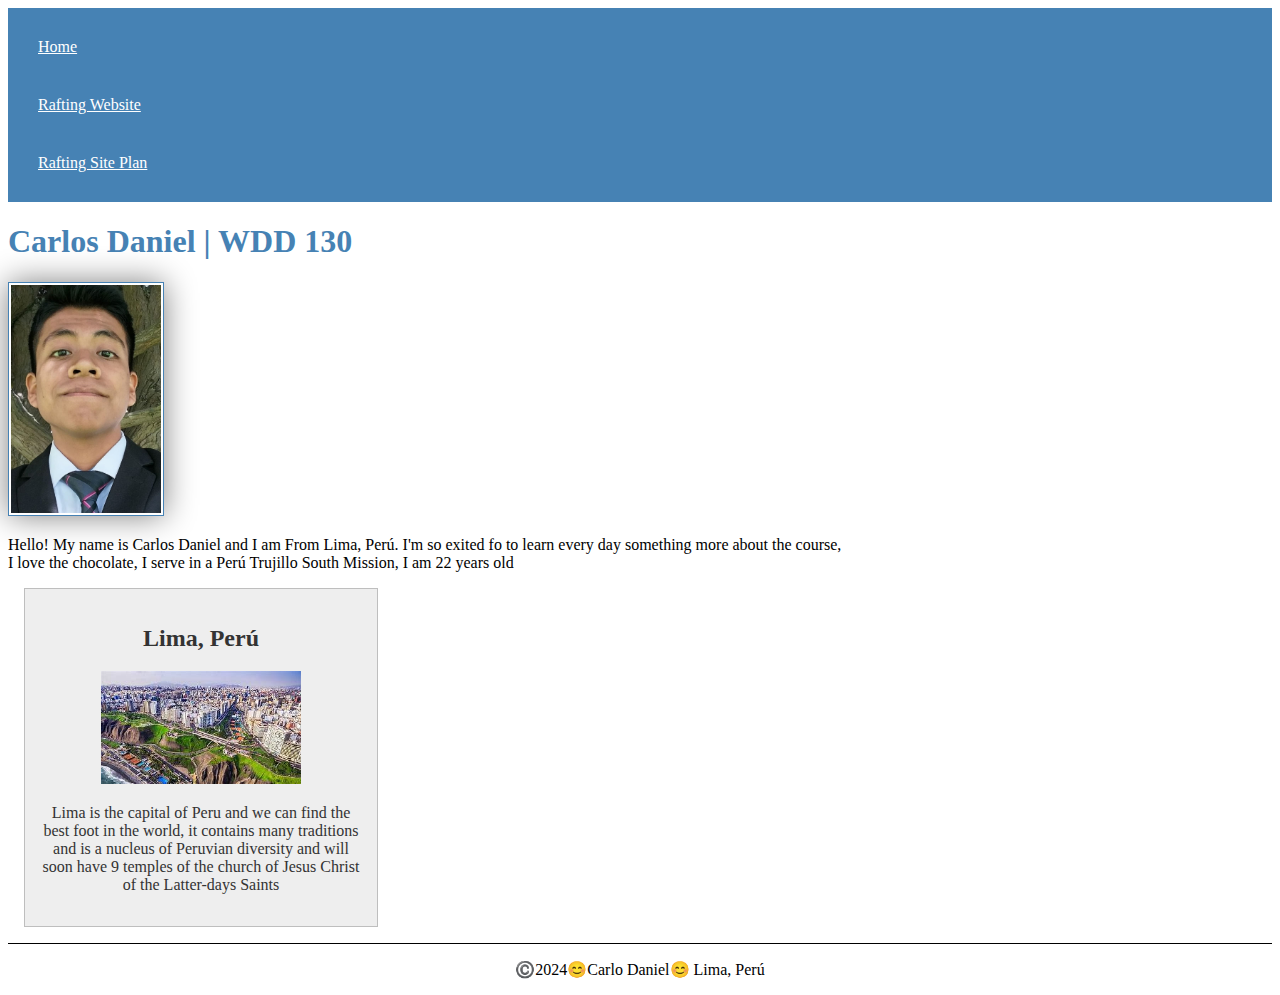
==== index.html @ d6e25aa2 "w2fin" ====
<!DOCTYPE html>
<html lang="en-US"
  <head>
    <meta charset="utf-8">
    <meta name="viewport" content = "width=device -width">
    <title>Carlos Daniel | WDD 130</title>
    <link rel="stylesheet" href="styles/styles.css">
   </head>
   <body>
    <header>
        <nav>
            <a href="#">Home</a>
            <a href="wwr/">Rafting Website</a>
            <a href="wwr/site-plan-rafting.html">Rafting Site Plan</a>
        </nav>
    </header>
    <main>
        <h1>Carlos Daniel | WDD 130</h1>
        <img src="images/profile.jpg.jpeg" alt="Hello, my name is Carlos Daniel" width="200">
        <p>Hello! My name is Carlos Daniel and I am From Lima, Perú. I'm so exited fo to learn every day something more about the course, I love the chocolate, I serve in a Perú Trujillo South Mission, I am 22 years old</p>
    </main>
    <aside>
        <h2>Lima, Perú</h2>
        <img src="images/lima.jpg" alt="Lima landscape">
        <p>Lima is the capital of Peru and we can find the best foot in the world, it contains many traditions and is a nucleus of Peruvian diversity and will soon have 9 temples of the church of Jesus Christ of the Latter-days Saints</p>
    </aside>
    <footer>
        <p>©️2024😊Carlo Daniel😊 Lima, Perú </p>
    </footer>
   </body>
</html>
---- styles/styles.css ----
nav{
    background-color: steelblue;
    padding: 10px;
}
nav a {
  color: white;
  display:block;
  padding: 20px;
}
h1 {
    color: steelblue;
}
main img {
    width: 150px;
    height: auto;
    border: 1px solid steelblue;
    padding: 2px;
    box-shadow: 0 0 30px gray;
}
p {
    padding: 0;
}
main {
    max-width: 840px;
}
aside {
    width: 20rem;
    margin: 1rem;
    border: 1px solid rgba(0, 0, 0, 0.2); 
    padding: 1rem;
    background-color: #eee;
    color: #333;
    text-align: center;
}
aside img {
    width: 200px;
    height: auto;
}
footer {
    margin-top: 15px;
    border-top: 1px solid #000;
    text-align: center;
}
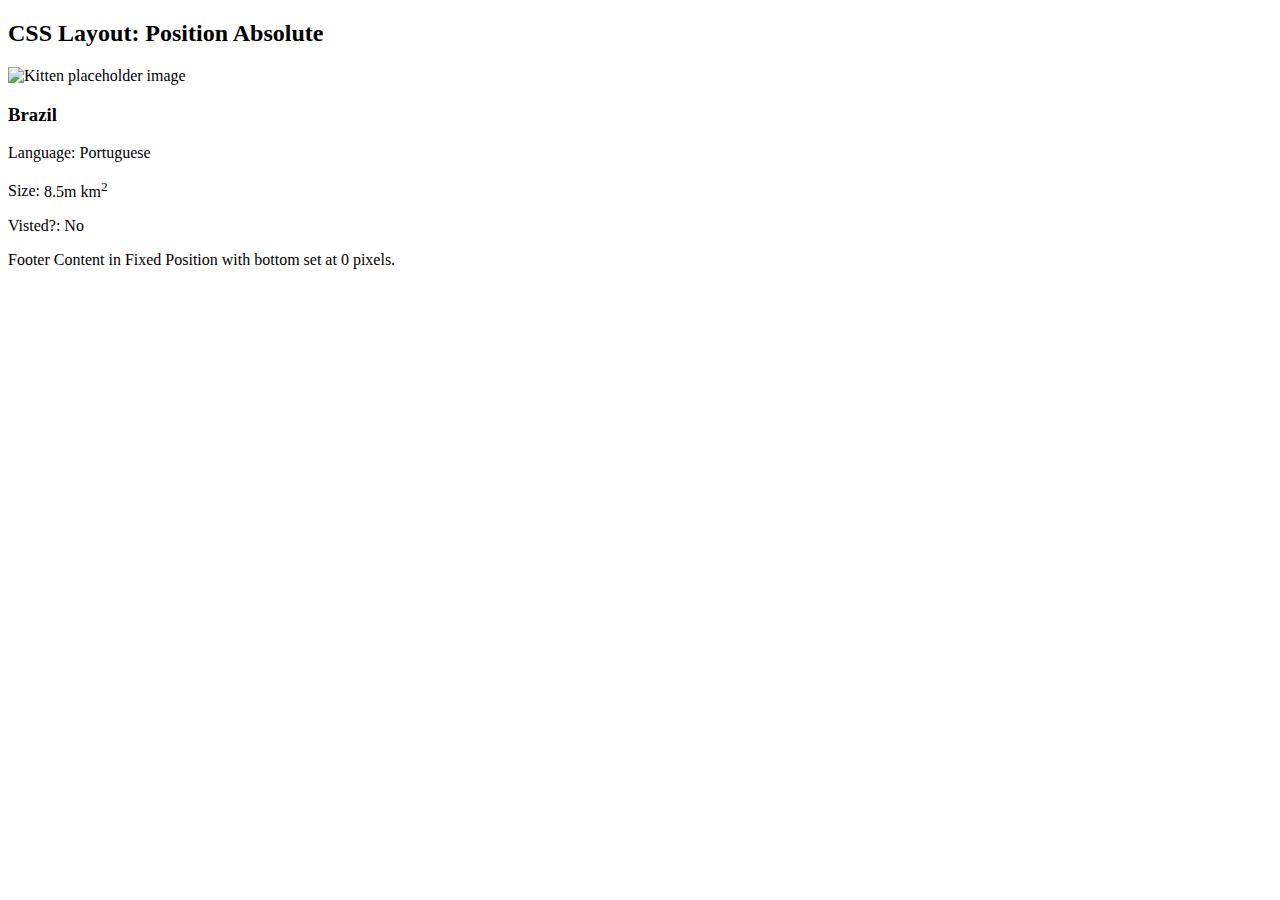
==== commit 05120dee: "a" ====
--- a/index.html
+++ b/index.html
@@ -1,31 +1,24 @@
 <!DOCTYPE html>
-<html lang="en-US"
-  <head>
-    <meta charset="utf-8">
-    <meta name="viewport" content = "width=device -width">
-    <title>Carlos Daniel | WDD 130</title>
-    <link rel="stylesheet" href="styles/styles.css">
-   </head>
-   <body>
-    <header>
-        <nav>
-            <a href="#">Home</a>
-            <a href="wwr/">Rafting Website</a>
-            <a href="wwr/site-plan-rafting.html">Rafting Site Plan</a>
-        </nav>
-    </header>
-    <main>
-        <h1>Carlos Daniel | WDD 130</h1>
-        <img src="images/profile.jpg.jpeg" alt="Hello, my name is Carlos Daniel" width="200">
-        <p>Hello! My name is Carlos Daniel and I am From Lima, Perú. I'm so exited fo to learn every day something more about the course, I love the chocolate, I serve in a Perú Trujillo South Mission, I am 22 years old</p>
-    </main>
-    <aside>
-        <h2>Lima, Perú</h2>
-        <img src="images/lima.jpg" alt="Lima landscape">
-        <p>Lima is the capital of Peru and we can find the best foot in the world, it contains many traditions and is a nucleus of Peruvian diversity and will soon have 9 temples of the church of Jesus Christ of the Latter-days Saints</p>
-    </aside>
-    <footer>
-        <p>©️2024😊Carlo Daniel😊 Lima, Perú </p>
-    </footer>
-   </body>
+<html lang="en-US">
+<head>
+    <meta charset="UTF-8">
+    <meta name="viewport" content="width=device-width, initial-scale=1">
+    <title>Hola</title>
+	<link rel="styles1" href="styles/overlay.css">
+</head>
+<body>
+<main>
+	<h2>CSS Layout: Position Absolute</h2>
+	<div class="herodiv">
+		<img src="http://loremflickr.com/700/300/brazil" alt="Kitten placeholder image" width="850" height="300">
+		<section class="stats">
+			<h3>Brazil</h3>
+			<p>Language: <span id="lan">Portuguese</span></p>
+			<p>Size: <span id="size">8.5m km<sup>2</up></span></p>
+			<p>Visted?: <span id="visit">No</span></p>
+		</section>
+	</div>
+</main>
+<footer>Footer Content in Fixed Position with bottom set at 0 pixels.</footer>
+</body>
 </html>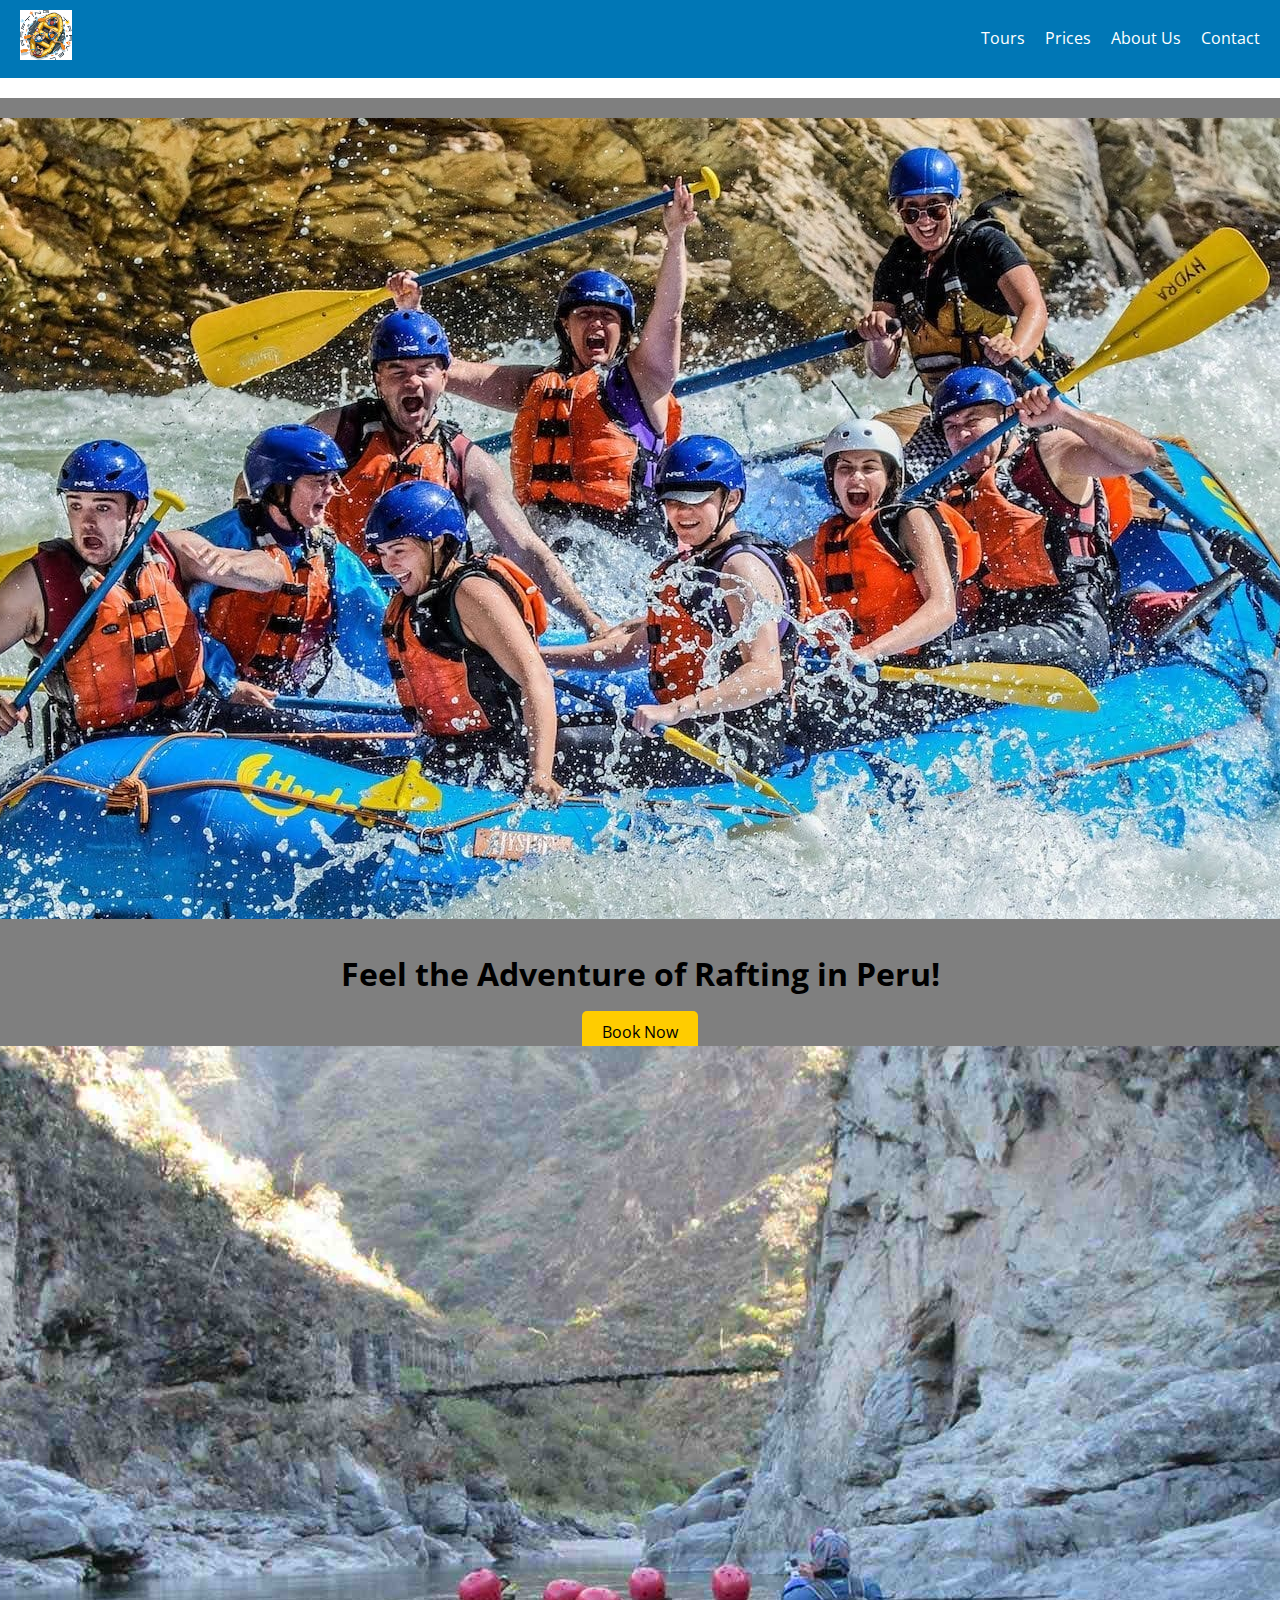
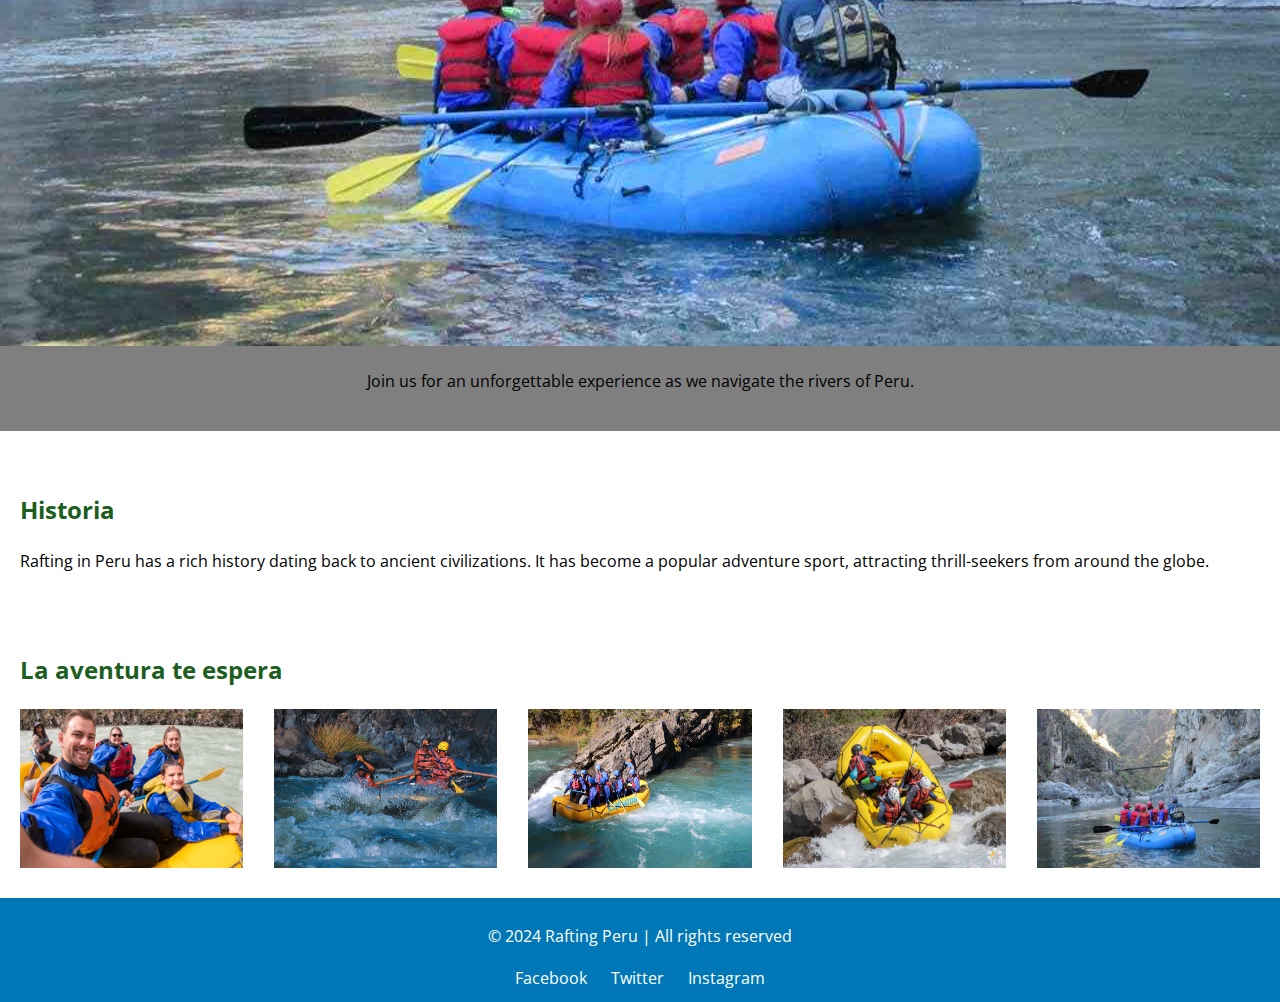
==== commit a4fb86c6: "sports" ====
--- a/index.html
+++ b/index.html
@@ -1,24 +1,67 @@
 <!DOCTYPE html>
-<html lang="en-US">
+<html lang="en">
 <head>
     <meta charset="UTF-8">
-    <meta name="viewport" content="width=device-width, initial-scale=1">
-    <title>Hola</title>
-	<link rel="styles1" href="styles/overlay.css">
+    <meta name="viewport" content="width=device-width, initial-scale=1.0">
+    <link href="https://fonts.googleapis.com/css2?family=Montserrat:wght@700&family=Open+Sans:wght@400&display=swap" rel="stylesheet">
+    <link rel="stylesheet" href="styles.css">
+    <title>Rafting in Peru</title>
 </head>
 <body>
-<main>
-	<h2>CSS Layout: Position Absolute</h2>
-	<div class="herodiv">
-		<img src="http://loremflickr.com/700/300/brazil" alt="Kitten placeholder image" width="850" height="300">
-		<section class="stats">
-			<h3>Brazil</h3>
-			<p>Language: <span id="lan">Portuguese</span></p>
-			<p>Size: <span id="size">8.5m km<sup>2</up></span></p>
-			<p>Visted?: <span id="visit">No</span></p>
-		</section>
-	</div>
-</main>
-<footer>Footer Content in Fixed Position with bottom set at 0 pixels.</footer>
+    <header>
+        <div class="logo">
+            <img src="wwr/images1.1/logo9_200.png" alt="Rafting Peru Logo">
+        </div>
+        <nav>
+            <ul>
+                <li><a href="#tours">Tours</a></li>
+                <li><a href="#prices">Prices</a></li>
+                <li><a href="#about-us">About Us</a></li>
+                <li><a href="#contact">Contact</a></li>
+            </ul>
+        </nav>
+    </header>
+
+    <main>
+        <section class="hero">
+            <div class="hero-content">
+                <img src="wwr/images1.1/Hydra-Kicking-Horse-Classic-Whitewater-Rafting-1.jpg" alt="Rafting Adventure" class="hero-image">  
+                <h1>Feel the Adventure of Rafting in Peru!</h1>
+                <a href="#reservations" class="cta-button">Book Now</a>
+                
+                <article>
+                    <img src="wwr/images1.1/apurimac-river-rafting-1_11zon.jpg" alt="Rafting image" class="article-image"> 
+                    <p>Join us for an unforgettable experience as we navigate the rivers of Peru.</p>
+                </article>
+            </div>
+        </section>
+
+        <!-- Sección de Historia -->
+        <section id="history">
+            <h2>Historia</h2>
+            <p>Rafting in Peru has a rich history dating back to ancient civilizations. It has become a popular adventure sport, attracting thrill-seekers from around the globe.</p>
+        </section>
+
+        <!-- Sección de La Aventura Te Espera -->
+        <section id="adventure">
+            <h2>La aventura te espera</h2>
+            <div class="images-container">
+                <img src="wwr/images1.1/Daniel-and-Bailey-take-a-selfie-while-white-water-rafting-in-Costa-Rica.jpg" alt="Adventure Image 1"> <!-- Cambia 'path/to/image1.jpg' por la ruta de tu imagen -->
+                <img src="wwr/images1.1/151937-rafting-in-the-sacred-valley.jpg" alt="Adventure Image 2"> <!-- Cambia 'path/to/image2.jpg' por la ruta de tu imagen -->
+                <img src="wwr/images1.1/2000x1080_jpg-2016_KananaskisRiver_WhitewaterRafting_ChinookRafting.jpg" alt="Adventure Image 3"> <!-- Cambia 'path/to/image3.jpg' por la ruta de tu imagen -->
+                <img src="wwr/images1.1/Cest-quoi-le-Rafting-scaled.jpg" alt="Adventure Image 4"> <!-- Cambia 'path/to/image4.jpg' por la ruta de tu imagen -->
+                <img src="wwr/images1.1/apurimac-river-rafting-1_11zon.jpg" alt="Adventure Image 5"> <!-- Cambia 'path/to/image5.jpg' por la ruta de tu imagen -->
+            </div>
+        </section>
+    </main>
+
+    <footer>
+        <p>&copy; 2024 Rafting Peru | All rights reserved</p>
+        <div class="social-media">
+            <a href="http://facebook.com" target="_blank">Facebook</a>
+            <a href="http://twitter.com" target="_blank">Twitter</a>
+            <a href="http://instagram.com" target="_blank">Instagram</a>
+        </div>
+    </footer>
 </body>
 </html>--- a/styles.css
+++ b/styles.css
@@ -0,0 +1,100 @@
+/* Estilos generales */
+body {
+    font-family: 'Open Sans', sans-serif;
+    margin: 0;
+    padding: 0;
+    line-height: 1.6;
+}
+
+header {
+    background: #0077b6; /* Azul río */
+    color: white;
+    padding: 10px 20px;
+    display: flex;
+    justify-content: space-between;
+    align-items: center;
+}
+
+.logo img {
+    height: 50px; 
+}
+
+nav ul {
+    list-style: none;
+    display: flex;
+    margin: 0;
+    padding: 0;
+}
+
+nav ul li {
+    margin-left: 20px; /* Espaciado entre los enlaces del menú */
+}
+
+nav ul li a {
+    color: white;
+    text-decoration: none;
+}
+
+/* Estilo de la sección hero */
+.hero {
+    position: cover;
+    background: url('wwr/images1.1/Hydra-Kicking-Horse-Classic-Whitewater-Rafting-1.jpg') 
+    height: 100px; /* Ajusta la altura según sea necesario */
+    display: flex;
+    align-items: center;
+    justify-content: center;
+    text-align: center;
+}
+
+.hero-content {
+    background-color: rgba(0, 0, 0, 0.5); 
+    padding: 20px;
+}
+
+.cta-button {
+    background: #ffcc00; /* Amarillo */
+    color: black;
+    padding: 10px 20px;
+    text-decoration: none;
+    border-radius: 5px;
+}
+
+/* Estilos para las secciones */
+section {
+    padding: 20px;
+}
+
+h2 {
+    color: #1b5e20; /* Verde bosque */
+}
+
+/* Estilo para la sección de aventura */
+.images-container {
+    display: flex;
+    flex-wrap: wrap;
+    justify-content: space-between;
+}
+
+.images-container img {
+    width: 18%; /* Ajusta el ancho de las imágenes */
+    margin-bottom: 10px;
+}
+
+/* Estilo del footer */
+footer {
+    background: #0077b6; /* Azul río */
+    color: white;
+    text-align: center;
+    padding: 10px 0;
+    position: relative;
+}
+
+/* Estilo para los enlaces de redes sociales */
+.social-media a {
+    text-decoration: none; /* Quitar subrayado de los enlaces */
+    color: white; /* Color de texto para los enlaces de redes sociales */
+    margin: 0 10px; /* Espaciado entre los íconos */
+}
+
+.social-media a:hover {
+    text-decoration: underline; /* Opcional: agrega un subrayado al pasar el mouse */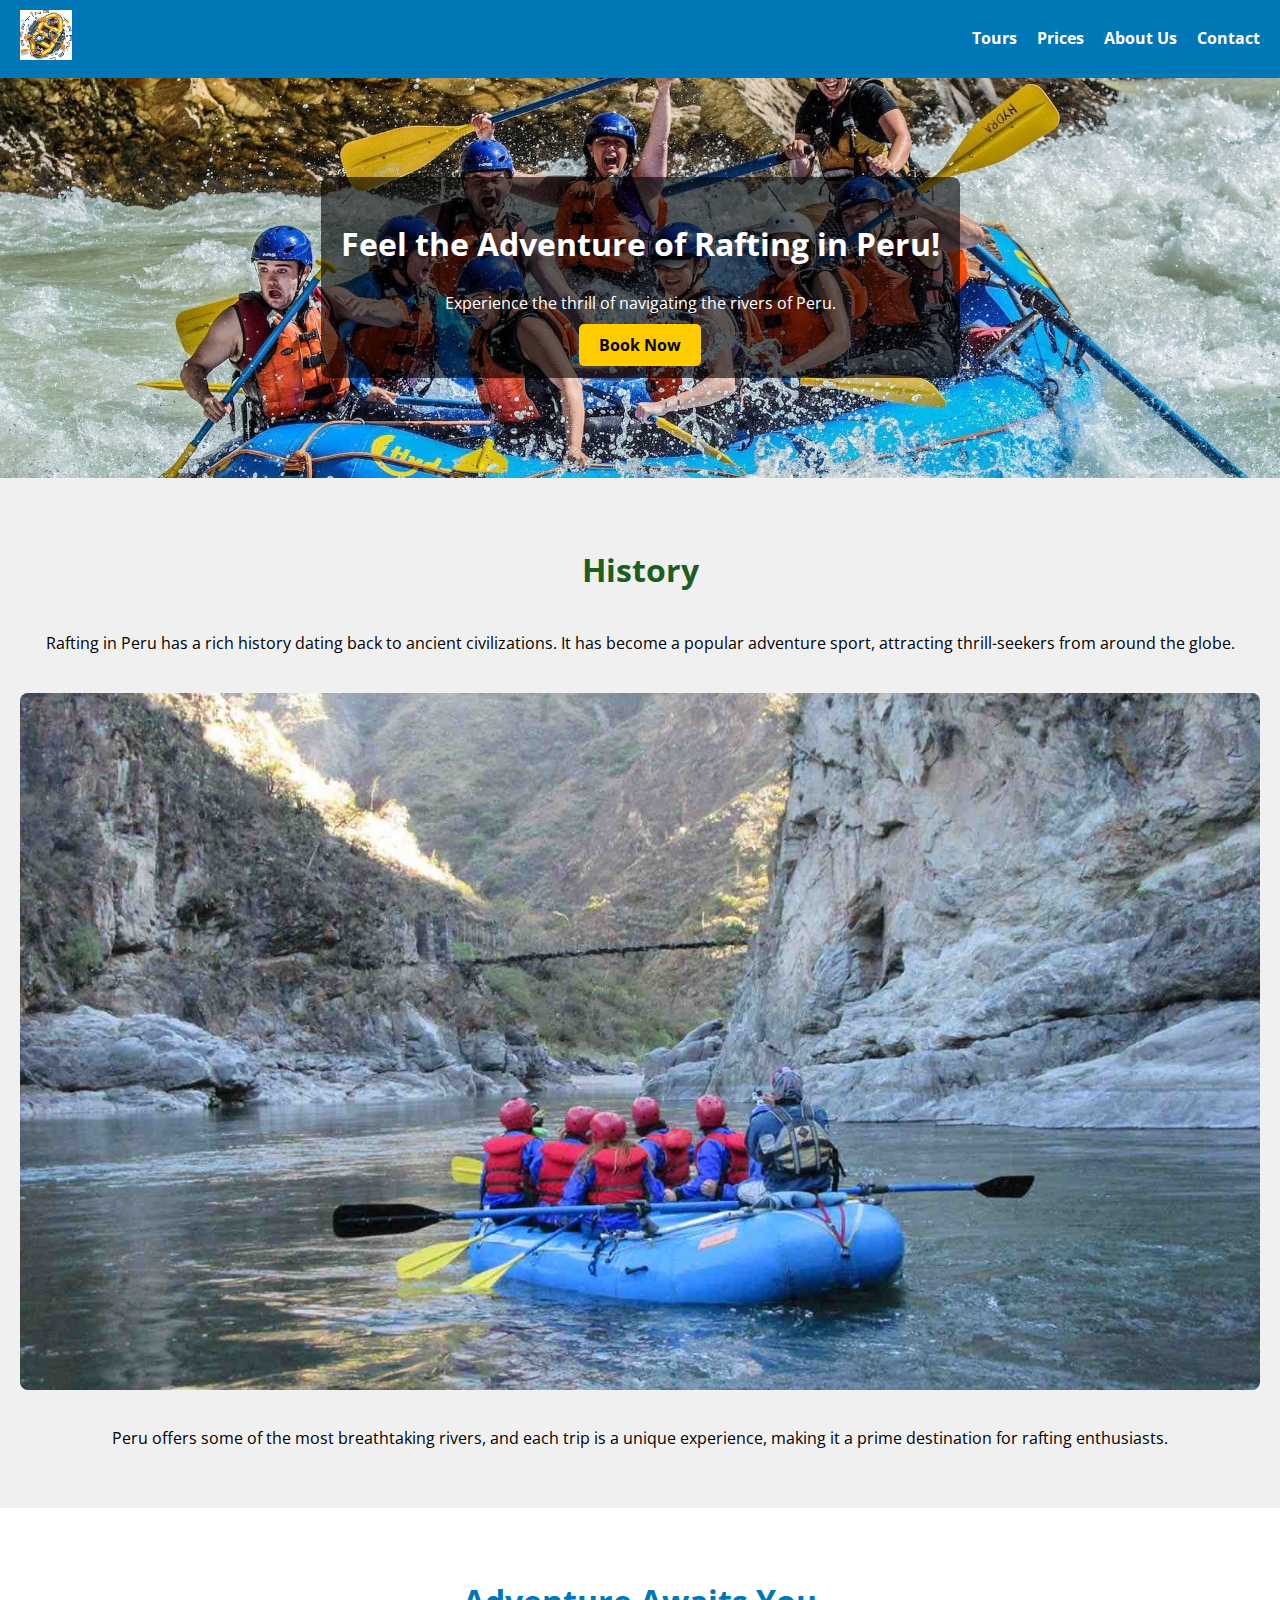
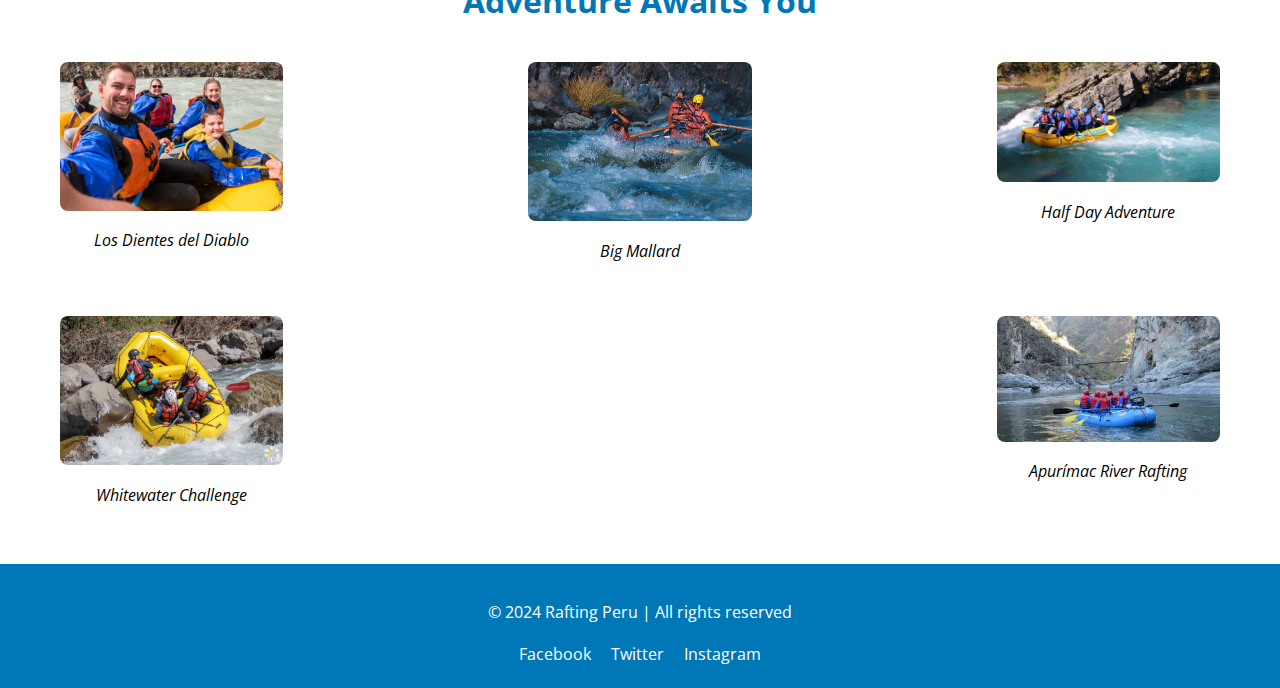
==== commit d7993831: "2." ====
--- a/index.html
+++ b/index.html
@@ -25,32 +25,46 @@
     <main>
         <section class="hero">
             <div class="hero-content">
-                <img src="wwr/images1.1/Hydra-Kicking-Horse-Classic-Whitewater-Rafting-1.jpg" alt="Rafting Adventure" class="hero-image">  
                 <h1>Feel the Adventure of Rafting in Peru!</h1>
+                <p>Experience the thrill of navigating the rivers of Peru.</p>
                 <a href="#reservations" class="cta-button">Book Now</a>
-                
-                <article>
-                    <img src="wwr/images1.1/apurimac-river-rafting-1_11zon.jpg" alt="Rafting image" class="article-image"> 
-                    <p>Join us for an unforgettable experience as we navigate the rivers of Peru.</p>
-                </article>
             </div>
         </section>
 
         <!-- Sección de Historia -->
         <section id="history">
-            <h2>Historia</h2>
-            <p>Rafting in Peru has a rich history dating back to ancient civilizations. It has become a popular adventure sport, attracting thrill-seekers from around the globe.</p>
+            <h2>History</h2>
+            <div class="history-content">
+                <p>Rafting in Peru has a rich history dating back to ancient civilizations. It has become a popular adventure sport, attracting thrill-seekers from around the globe.</p>
+                <img src="wwr/images1.1/apurimac-river-rafting-1_11zon.jpg" alt="Rafting History Image" class="history-image">
+                <p>Peru offers some of the most breathtaking rivers, and each trip is a unique experience, making it a prime destination for rafting enthusiasts.</p>
+            </div>
         </section>
 
         <!-- Sección de La Aventura Te Espera -->
         <section id="adventure">
-            <h2>La aventura te espera</h2>
+            <h2>Adventure Awaits You</h2>
             <div class="images-container">
-                <img src="wwr/images1.1/Daniel-and-Bailey-take-a-selfie-while-white-water-rafting-in-Costa-Rica.jpg" alt="Adventure Image 1"> <!-- Cambia 'path/to/image1.jpg' por la ruta de tu imagen -->
-                <img src="wwr/images1.1/151937-rafting-in-the-sacred-valley.jpg" alt="Adventure Image 2"> <!-- Cambia 'path/to/image2.jpg' por la ruta de tu imagen -->
-                <img src="wwr/images1.1/2000x1080_jpg-2016_KananaskisRiver_WhitewaterRafting_ChinookRafting.jpg" alt="Adventure Image 3"> <!-- Cambia 'path/to/image3.jpg' por la ruta de tu imagen -->
-                <img src="wwr/images1.1/Cest-quoi-le-Rafting-scaled.jpg" alt="Adventure Image 4"> <!-- Cambia 'path/to/image4.jpg' por la ruta de tu imagen -->
-                <img src="wwr/images1.1/apurimac-river-rafting-1_11zon.jpg" alt="Adventure Image 5"> <!-- Cambia 'path/to/image5.jpg' por la ruta de tu imagen -->
+                <figure>
+                    <img src="wwr/images1.1/Daniel-and-Bailey-take-a-selfie-while-white-water-rafting-in-Costa-Rica.jpg" alt="Adventure Image 1">
+                    <figcaption>Los Dientes del Diablo</figcaption>
+                </figure>
+                <figure>
+                    <img src="wwr/images1.1/151937-rafting-in-the-sacred-valley.jpg" alt="Adventure Image 2">
+                    <figcaption>Big Mallard</figcaption>
+                </figure>
+                <figure>
+                    <img src="wwr/images1.1/2000x1080_jpg-2016_KananaskisRiver_WhitewaterRafting_ChinookRafting.jpg" alt="Adventure Image 3">
+                    <figcaption>Half Day Adventure</figcaption>
+                </figure>
+                <figure>
+                    <img src="wwr/images1.1/Cest-quoi-le-Rafting-scaled.jpg" alt="Adventure Image 4">
+                    <figcaption>Whitewater Challenge</figcaption>
+                </figure>
+                <figure>
+                    <img src="wwr/images1.1/apurimac-river-rafting-1_11zon.jpg" alt="Adventure Image 5">
+                    <figcaption>Apurímac River Rafting</figcaption>
+                </figure>
             </div>
         </section>
     </main>
@@ -64,4 +78,4 @@
         </div>
     </footer>
 </body>
-</html>+</html>
--- a/styles.css
+++ b/styles.css
@@ -1,4 +1,3 @@
-/* Estilos generales */
 body {
     font-family: 'Open Sans', sans-serif;
     margin: 0;
@@ -7,94 +6,202 @@
 }
 
 header {
-    background: #0077b6; /* Azul río */
-    color: white;
+    display: grid;
+    grid-template-columns: auto 1fr; /* Logotipo y espacio flexible para la navegación */
+    align-items: center;
+    background-color: #0077b6; /* Azul río */
     padding: 10px 20px;
-    display: flex;
-    justify-content: space-between;
-    align-items: center;
+    color: white;
 }
 
 .logo img {
-    height: 50px; 
+    height: 50px; /* Tamaño del logotipo */
+}
+
+nav {
+    display: flex; /* Flexbox para los elementos de navegación */
+    justify-content: flex-end; /* Alinear la barra de navegación a la derecha */
 }
 
 nav ul {
+    display: flex; /* Alinear los elementos de la lista en fila */
     list-style: none;
-    display: flex;
     margin: 0;
     padding: 0;
 }
 
 nav ul li {
-    margin-left: 20px; /* Espaciado entre los enlaces del menú */
+    margin-left: 20px; /* Espacio entre los enlaces */
 }
 
 nav ul li a {
-    color: white;
+    color: white; /* Color blanco para los enlaces */
     text-decoration: none;
-}
-
-/* Estilo de la sección hero */
+    font-weight: bold;
+}
+
+nav ul li a:hover {
+    text-decoration: underline; /* Efecto hover para los enlaces */
+}
+
+/* Hero Section */
 .hero {
-    position: cover;
-    background: url('wwr/images1.1/Hydra-Kicking-Horse-Classic-Whitewater-Rafting-1.jpg') 
-    height: 100px; /* Ajusta la altura según sea necesario */
-    display: flex;
+    background: url('wwr/images1.1/Hydra-Kicking-Horse-Classic-Whitewater-Rafting-1.jpg') no-repeat center center;
+    background-size: cover; /* Ajuste de la imagen de fondo */
+    height: 400px; /* Altura de la sección */
+    display: flex;
+    justify-content: center;
     align-items: center;
-    justify-content: center;
-    text-align: center;
+    text-align: center;
+    color: white;
+    position: relative;
 }
 
 .hero-content {
-    background-color: rgba(0, 0, 0, 0.5); 
+    background-color: rgba(0, 0, 0, 0.6); /* Fondo semitransparente para hacer el texto más legible */
     padding: 20px;
+    border-radius: 8px;
 }
 
 .cta-button {
-    background: #ffcc00; /* Amarillo */
+    background-color: #ffcc00; /* Amarillo */
     color: black;
     padding: 10px 20px;
+    border-radius: 5px;
     text-decoration: none;
-    border-radius: 5px;
-}
-
-/* Estilos para las secciones */
-section {
-    padding: 20px;
-}
-
-h2 {
-    color: #1b5e20; /* Verde bosque */
-}
-
-/* Estilo para la sección de aventura */
+    font-weight: bold;
+    margin-top: 10px;
+}
+
+.cta-button:hover {
+    background-color: #e6b800; /* Oscurecer en hover */
+}
+
+/* History Section */
+#history {
+    background-color: #f0f0f0;
+    padding: 40px 20px;
+    text-align: center;
+}
+
+#history h2 {
+    color: #1b5e20; /* Verde oscuro */
+    font-size: 2em;
+    margin-bottom: 20px;
+}
+
+.history-content {
+    display: flex;
+    flex-direction: column;
+    align-items: center;
+    gap: 20px;
+}
+
+.history-image {
+    max-width: 100%;
+    height: auto;
+    border-radius: 8px;
+}
+
+/* Adventure Section */
+#adventure {
+    background-color: #fff;
+    padding: 40px 20px;
+}
+
+#adventure h2 {
+    text-align: center;
+    color: #0077b6; /* Azul río */
+    font-size: 2em;
+    margin-bottom: 20px;
+}
+
 .images-container {
     display: flex;
     flex-wrap: wrap;
     justify-content: space-between;
+    gap: 20px; /* Espaciado entre imágenes */
+}
+
+.images-container figure {
+    width: 18%; /* Ajuste de ancho para las imágenes */
+    text-align: center;
 }
 
 .images-container img {
-    width: 18%; /* Ajusta el ancho de las imágenes */
-    margin-bottom: 10px;
-}
-
-/* Estilo del footer */
+    width: 100%; /* Ajuste al 100% del contenedor */
+    height: auto;
+    border-radius: 8px;
+}
+
+figcaption {
+    margin-top: 10px;
+    font-style: italic;
+}
+
+/* Footer */
 footer {
-    background: #0077b6; /* Azul río */
-    color: white;
-    text-align: center;
-    padding: 10px 0;
-    position: relative;
-}
-
-/* Estilo para los enlaces de redes sociales */
+    background-color: #0077b6;
+    color: white;
+    padding: 20px;
+    text-align: center;
+}
+
+.social-media {
+    display: flex;
+    justify-content: center;
+    margin-top: 10px;
+}
+
 .social-media a {
-    text-decoration: none; /* Quitar subrayado de los enlaces */
-    color: white; /* Color de texto para los enlaces de redes sociales */
-    margin: 0 10px; /* Espaciado entre los íconos */
+    color: white;
+    margin: 0 10px;
+    text-decoration: none;
 }
 
 .social-media a:hover {
-    text-decoration: underline; /* Opcional: agrega un subrayado al pasar el mouse */+    text-decoration: underline;
+}
+
+/* Media Queries */
+@media (max-width: 768px) {
+    header {
+        grid-template-columns: auto 1fr; /* Asegurar que la navegación sigue alineada */
+    }
+    
+    nav ul {
+        flex-direction: column; /* Cambiar a menú vertical en pantallas pequeñas */
+        align-items: flex-start; /* Alinear a la izquierda */
+    }
+
+    nav ul li {
+        margin-left: 0; /* Eliminar margen para la alineación vertical */
+        margin-bottom: 10px; /* Espaciado entre elementos */
+    }
+
+    nav ul li a {
+        color: white; /* Color blanco para los enlaces en pantallas pequeñas */
+    }
+    
+    .images-container figure {
+        width: 48%; /* Ajustar el ancho de las imágenes en pantallas pequeñas */
+    }
+}
+Verifica el HTML:
+El HTML que usas para el menú debe verse algo así:
+
+html
+Copiar código
+<header>
+    <div class="logo">
+        <img src="wwr/images1.1/logo9_200.png" alt="Rafting Peru Logo">
+    </div>
+    <nav>
+        <ul>
+            <li><a href="#home">Home</a></li>
+            <li><a href="#about-us">About Us</a></li>
+            <li><a href="#trips">Trips</a></li>
+            <li><a href="#contact">Contact Us</a></li>
+        </ul>
+    </nav>
+</header>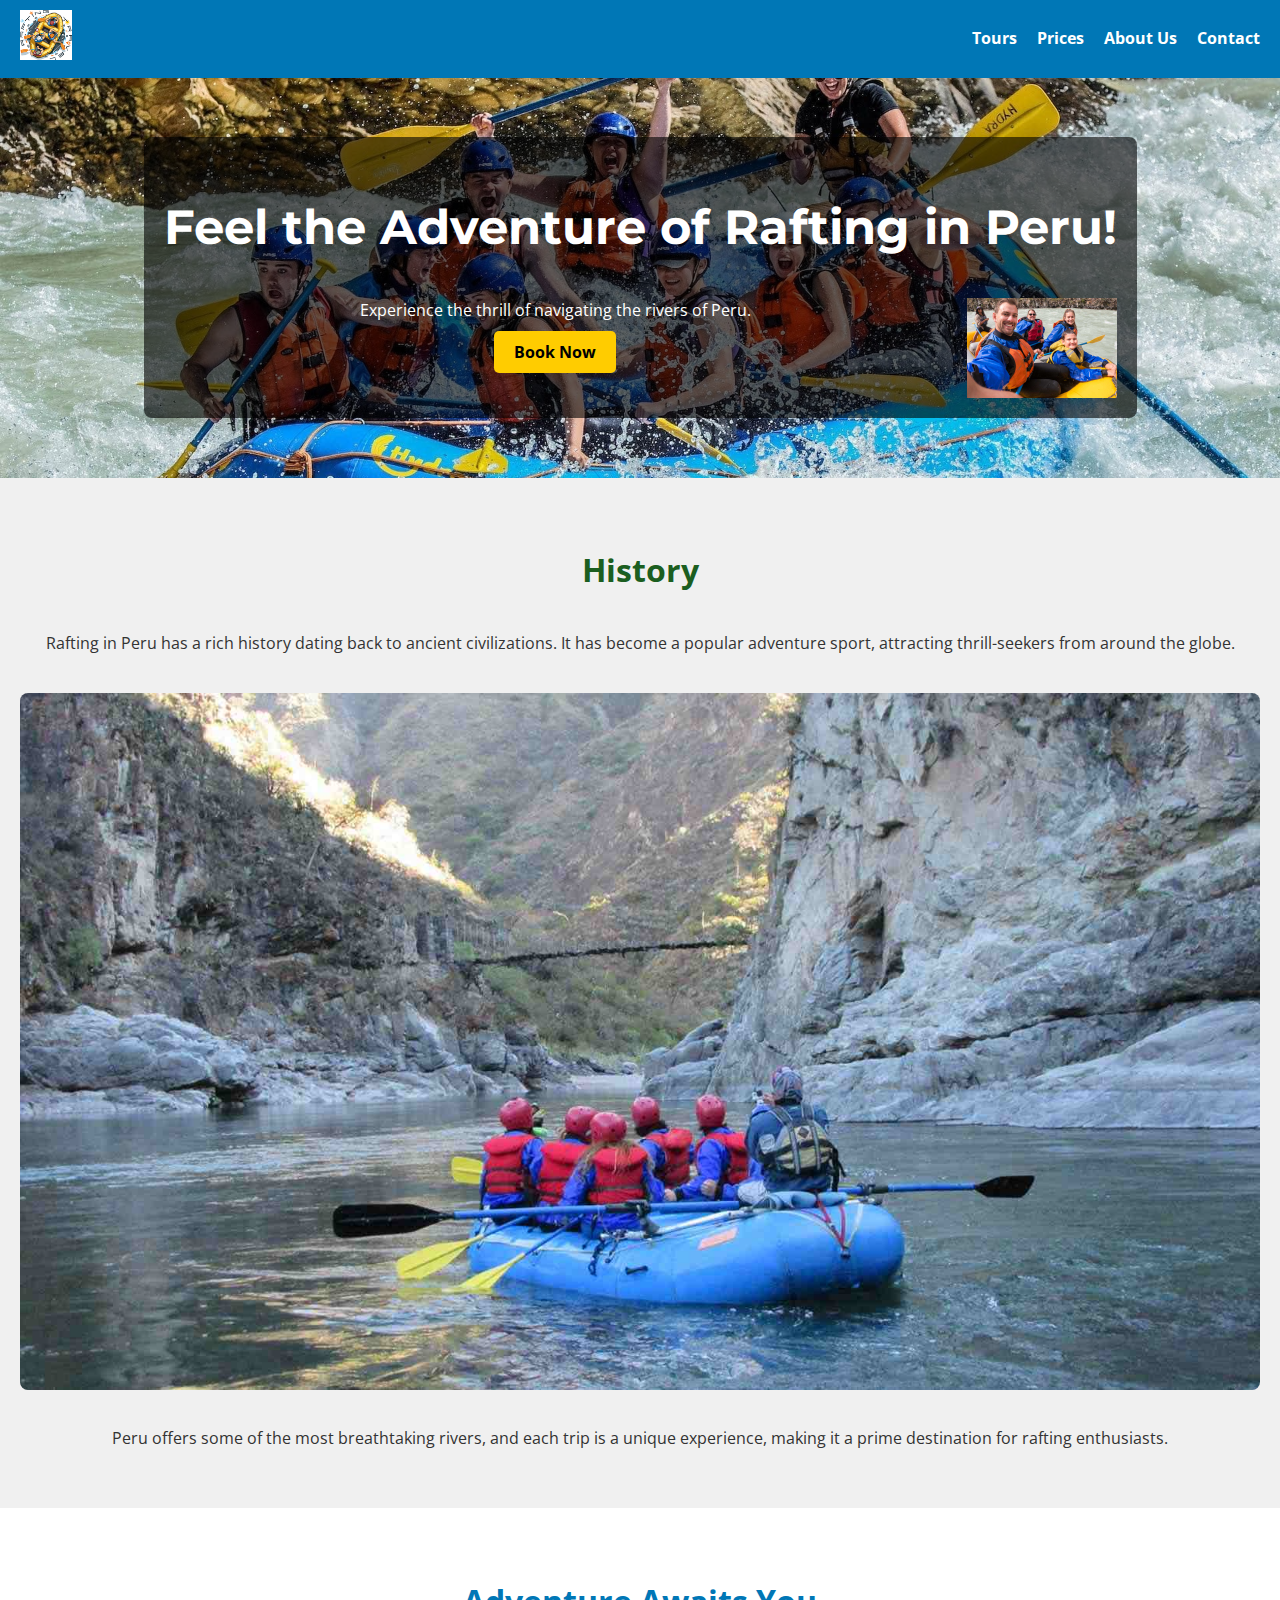
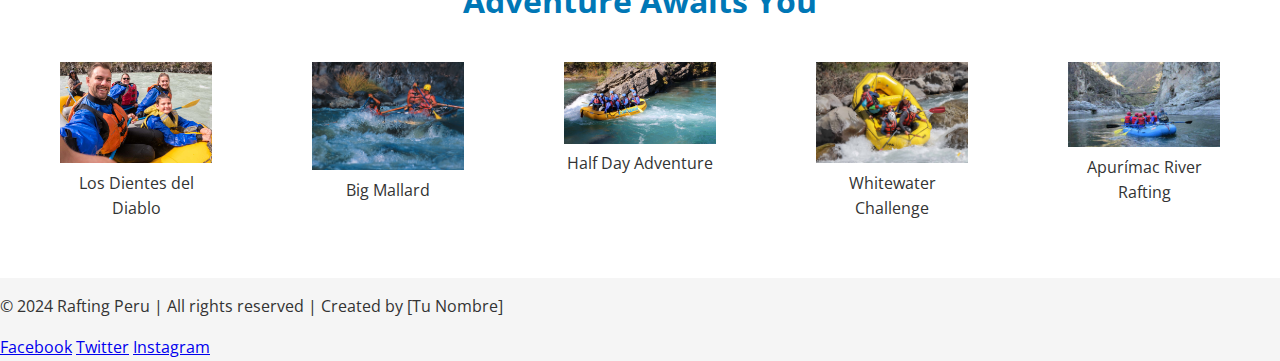
==== commit 42462c22: "m" ====
--- a/index.html
+++ b/index.html
@@ -3,7 +3,8 @@
 <head>
     <meta charset="UTF-8">
     <meta name="viewport" content="width=device-width, initial-scale=1.0">
-    <link href="https://fonts.googleapis.com/css2?family=Montserrat:wght@700&family=Open+Sans:wght@400&display=swap" rel="stylesheet">
+    <!-- Fuentes de Google (Montserrat, Open Sans y Roboto) -->
+    <link href="https://fonts.googleapis.com/css2?family=Montserrat:wght@700&family=Open+Sans:wght@400&family=Roboto:wght@400&display=swap" rel="stylesheet">
     <link rel="stylesheet" href="styles.css">
     <title>Rafting in Peru</title>
 </head>
@@ -23,10 +24,14 @@
     </header>
 
     <main>
+        <!-- Hero Section -->
         <section class="hero">
             <div class="hero-content">
                 <h1>Feel the Adventure of Rafting in Peru!</h1>
-                <p>Experience the thrill of navigating the rivers of Peru.</p>
+                <article>
+                    <img src="wwr/images1.1/Daniel-and-Bailey-take-a-selfie-while-white-water-rafting-in-Costa-Rica.jpg" alt="Rafting Image" class="hero-image"> <!-- Imagen añadida -->
+                    <p>Experience the thrill of navigating the rivers of Peru.</p>
+                </article>
                 <a href="#reservations" class="cta-button">Book Now</a>
             </div>
         </section>
@@ -70,7 +75,7 @@
     </main>
 
     <footer>
-        <p>&copy; 2024 Rafting Peru | All rights reserved</p>
+        <p>&copy; 2024 Rafting Peru | All rights reserved | Created by [Tu Nombre]</p>
         <div class="social-media">
             <a href="http://facebook.com" target="_blank">Facebook</a>
             <a href="http://twitter.com" target="_blank">Twitter</a>
--- a/styles.css
+++ b/styles.css
@@ -1,15 +1,25 @@
+:root {
+    --primary-color: #0077b6; /* Azul río */
+    --secondary-color: #ffcc00; /* Amarillo */
+    --text-color: #333;
+    --background-color: #f5f5f5;
+}
+
 body {
     font-family: 'Open Sans', sans-serif;
     margin: 0;
     padding: 0;
     line-height: 1.6;
+    background-color: var(--background-color);
+    color: var(--text-color);
 }
 
+/* Estilos para el encabezado */
 header {
     display: grid;
     grid-template-columns: auto 1fr; /* Logotipo y espacio flexible para la navegación */
     align-items: center;
-    background-color: #0077b6; /* Azul río */
+    background-color: var(--primary-color);
     padding: 10px 20px;
     color: white;
 }
@@ -63,8 +73,13 @@
     border-radius: 8px;
 }
 
+.hero h1 {
+    font-family: 'Montserrat', sans-serif;
+    font-size: 3em;
+}
+
 .cta-button {
-    background-color: #ffcc00; /* Amarillo */
+    background-color: var(--secondary-color);
     color: black;
     padding: 10px 20px;
     border-radius: 5px;
@@ -75,6 +90,13 @@
 
 .cta-button:hover {
     background-color: #e6b800; /* Oscurecer en hover */
+}
+
+/* Imagen flotante */
+.hero-image {
+    float: right; /* Flotar a la derecha */
+    margin-left: 20px; /* Espacio entre la imagen y el texto */
+    max-width: 150px; /* Tamaño máximo para la imagen */
 }
 
 /* History Section */
@@ -111,97 +133,22 @@
 
 #adventure h2 {
     text-align: center;
-    color: #0077b6; /* Azul río */
+    color: var(--primary-color); /* Azul río */
     font-size: 2em;
     margin-bottom: 20px;
 }
 
 .images-container {
-    display: flex;
-    flex-wrap: wrap;
-    justify-content: space-between;
+    display: grid; /* Usar grid para una lista más organizada */
+    grid-template-columns: repeat(auto-fill, minmax(200px, 1fr)); /* Ajuste automático de columnas */
     gap: 20px; /* Espaciado entre imágenes */
 }
 
 .images-container figure {
-    width: 18%; /* Ajuste de ancho para las imágenes */
-    text-align: center;
+    text-align: center; /* Alinear el texto del pie de figura */
 }
 
 .images-container img {
-    width: 100%; /* Ajuste al 100% del contenedor */
-    height: auto;
-    border-radius: 8px;
-}
-
-figcaption {
-    margin-top: 10px;
-    font-style: italic;
-}
-
-/* Footer */
-footer {
-    background-color: #0077b6;
-    color: white;
-    padding: 20px;
-    text-align: center;
-}
-
-.social-media {
-    display: flex;
-    justify-content: center;
-    margin-top: 10px;
-}
-
-.social-media a {
-    color: white;
-    margin: 0 10px;
-    text-decoration: none;
-}
-
-.social-media a:hover {
-    text-decoration: underline;
-}
-
-/* Media Queries */
-@media (max-width: 768px) {
-    header {
-        grid-template-columns: auto 1fr; /* Asegurar que la navegación sigue alineada */
-    }
-    
-    nav ul {
-        flex-direction: column; /* Cambiar a menú vertical en pantallas pequeñas */
-        align-items: flex-start; /* Alinear a la izquierda */
-    }
-
-    nav ul li {
-        margin-left: 0; /* Eliminar margen para la alineación vertical */
-        margin-bottom: 10px; /* Espaciado entre elementos */
-    }
-
-    nav ul li a {
-        color: white; /* Color blanco para los enlaces en pantallas pequeñas */
-    }
-    
-    .images-container figure {
-        width: 48%; /* Ajustar el ancho de las imágenes en pantallas pequeñas */
-    }
-}
-Verifica el HTML:
-El HTML que usas para el menú debe verse algo así:
-
-html
-Copiar código
-<header>
-    <div class="logo">
-        <img src="wwr/images1.1/logo9_200.png" alt="Rafting Peru Logo">
-    </div>
-    <nav>
-        <ul>
-            <li><a href="#home">Home</a></li>
-            <li><a href="#about-us">About Us</a></li>
-            <li><a href="#trips">Trips</a></li>
-            <li><a href="#contact">Contact Us</a></li>
-        </ul>
-    </nav>
-</header>+    width: 100%; /* Ajustar al 100% del contenedor */
+    height: auto; /* Mantener la proporción de la imagen */
+   
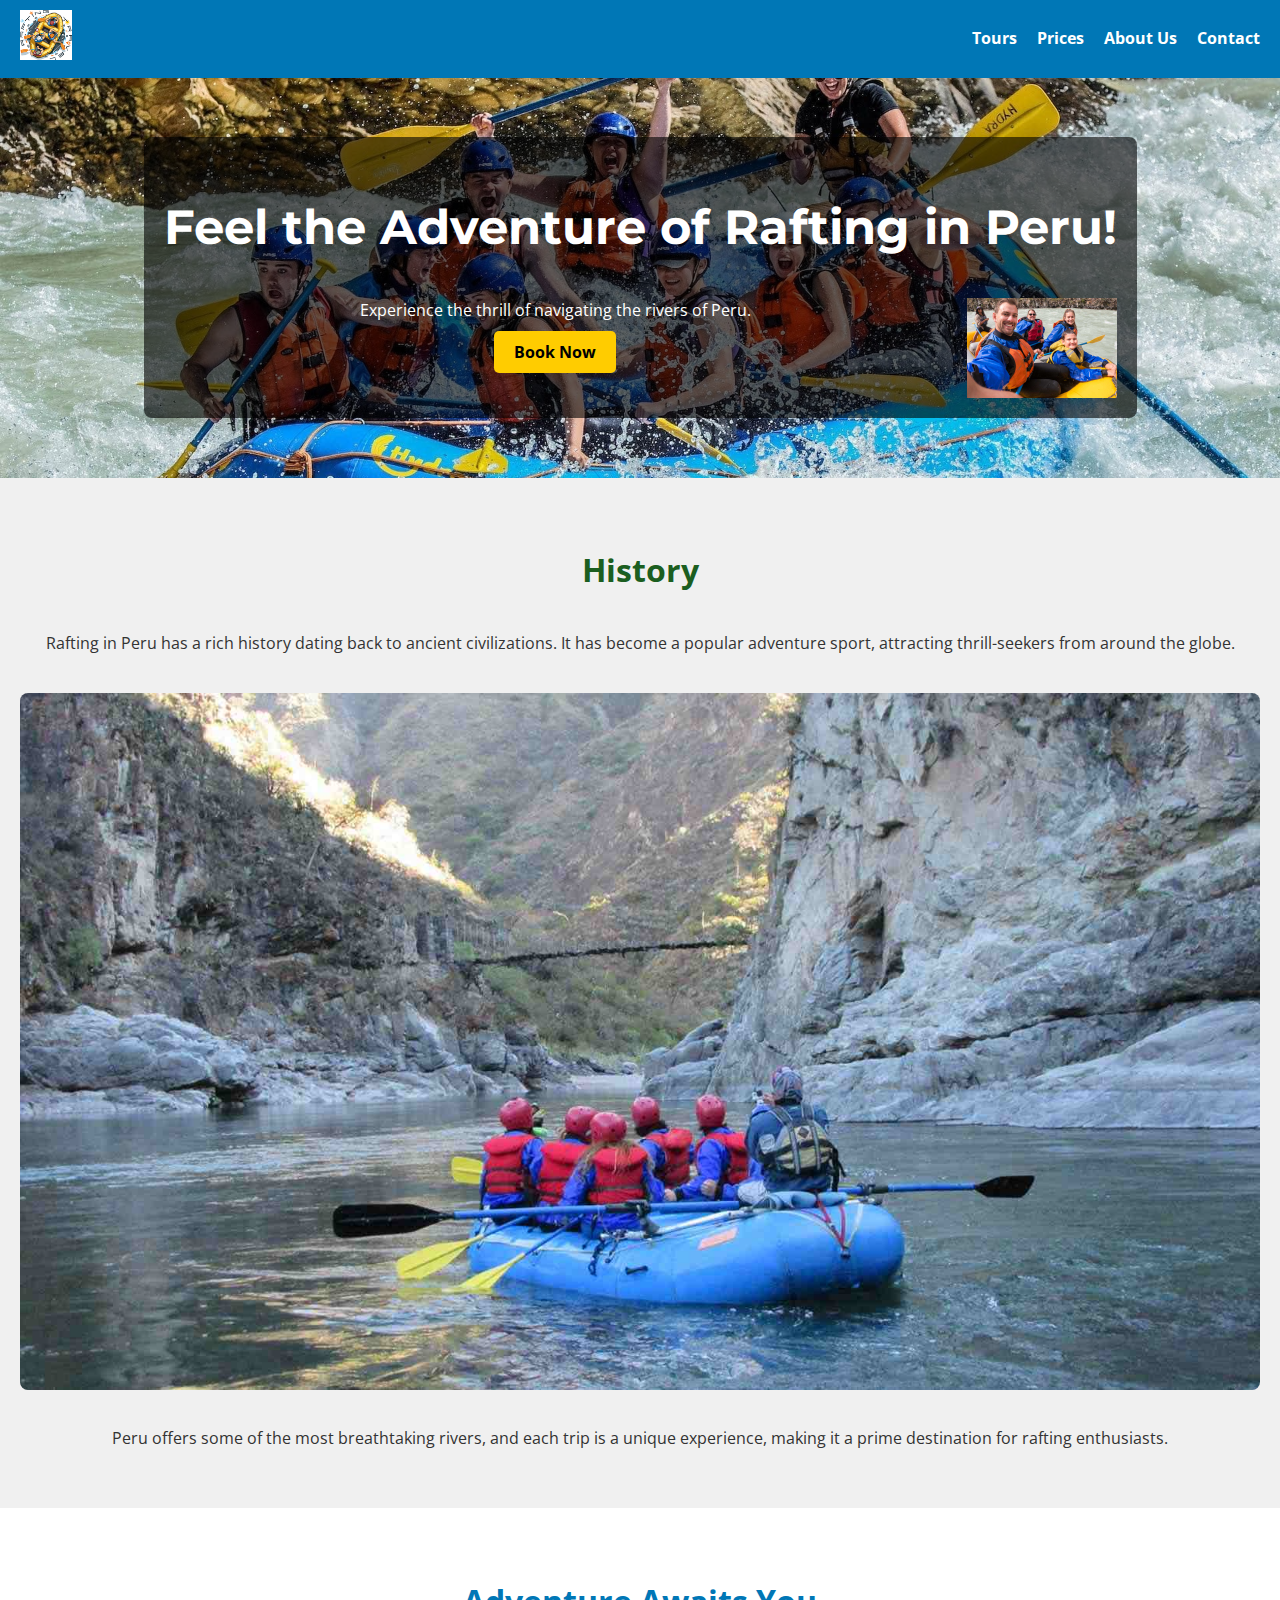
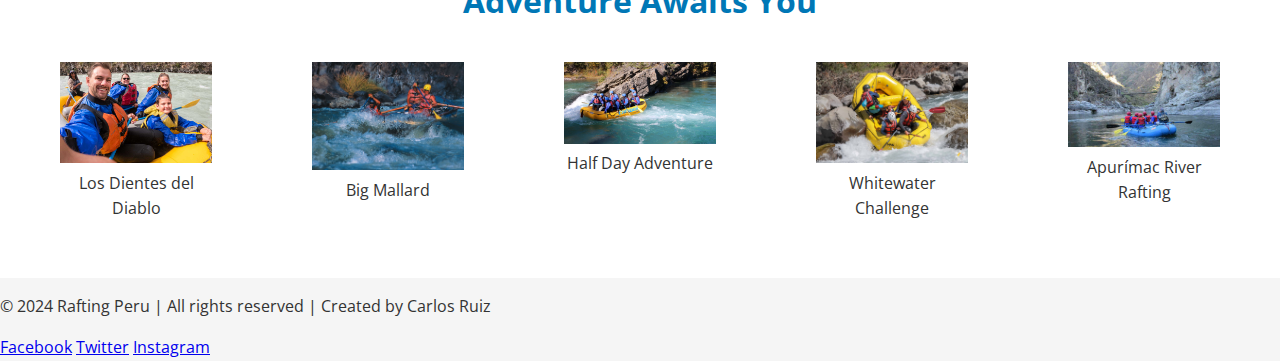
==== commit a3b49655: "zc" ====
--- a/index.html
+++ b/index.html
@@ -75,7 +75,7 @@
     </main>
 
     <footer>
-        <p>&copy; 2024 Rafting Peru | All rights reserved | Created by [Tu Nombre]</p>
+        <p>&copy; 2024 Rafting Peru | All rights reserved | Created by Carlos Ruiz</p>
         <div class="social-media">
             <a href="http://facebook.com" target="_blank">Facebook</a>
             <a href="http://twitter.com" target="_blank">Twitter</a>
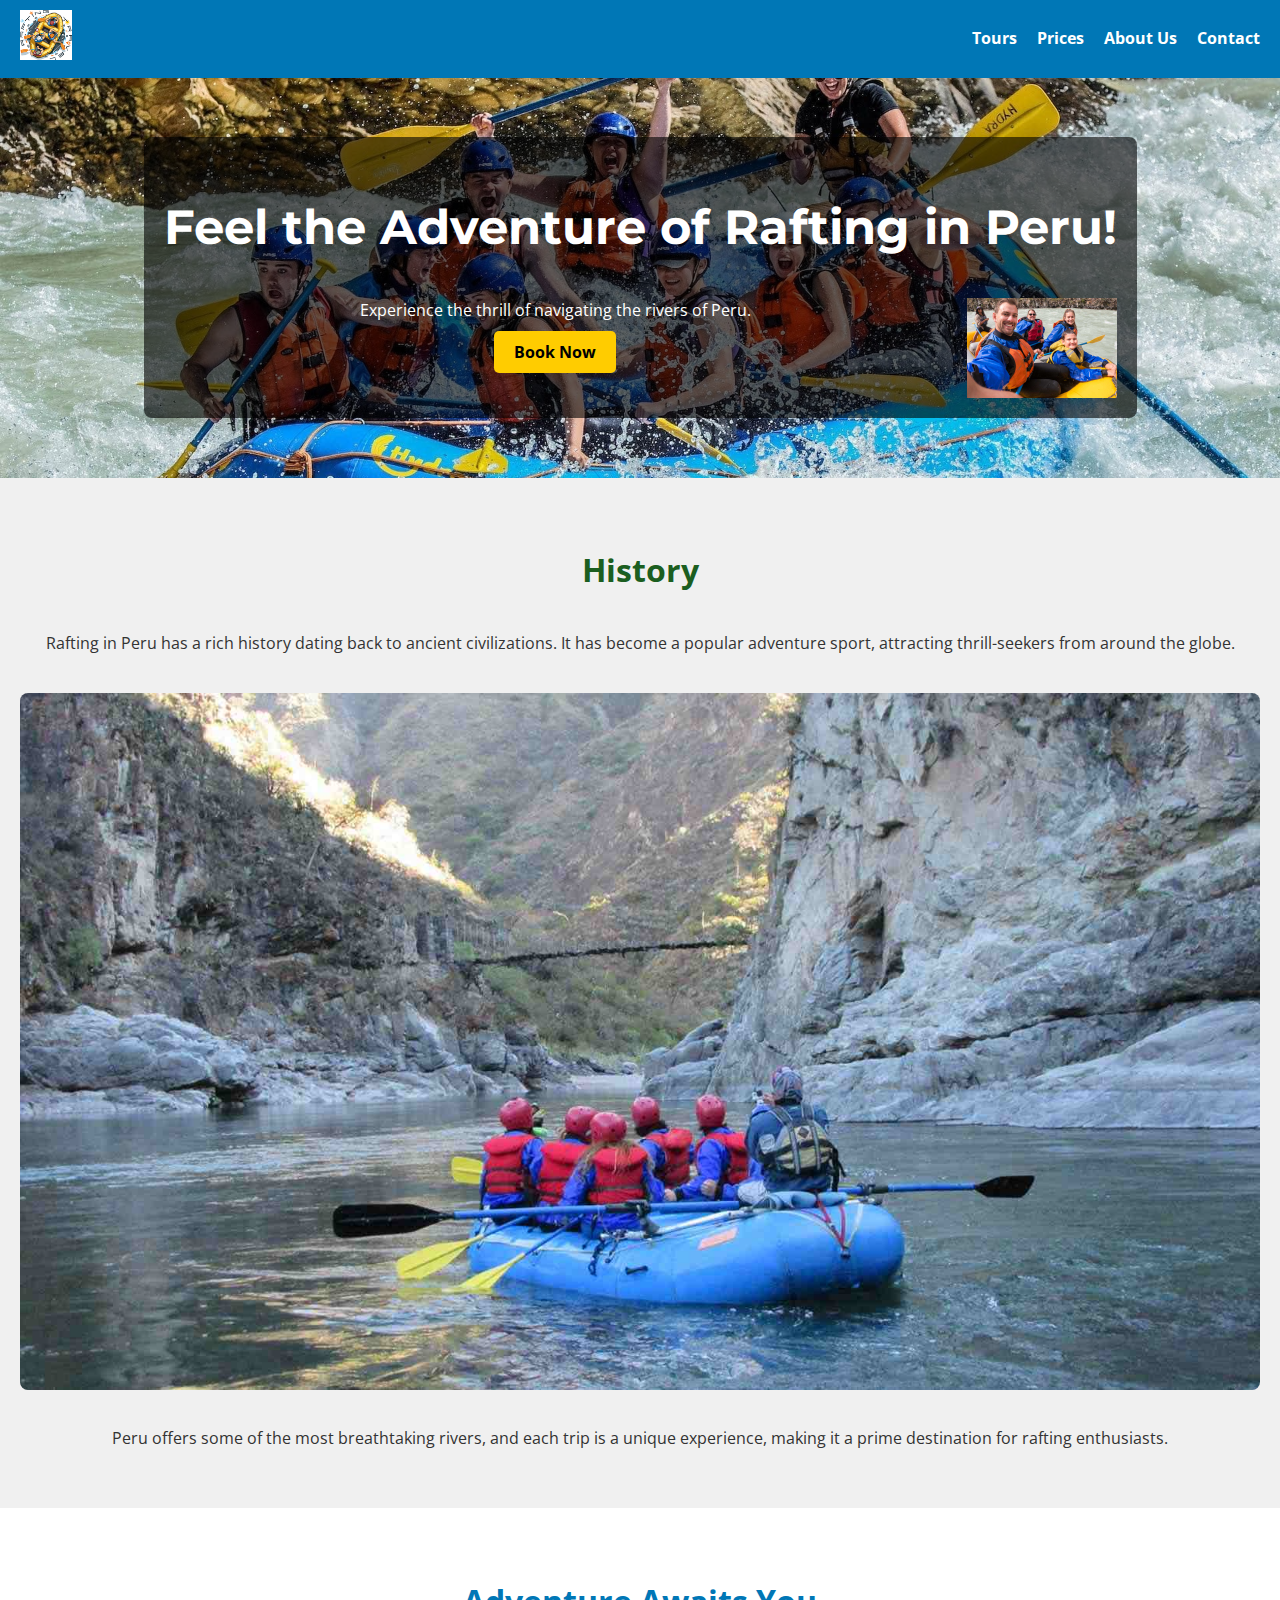
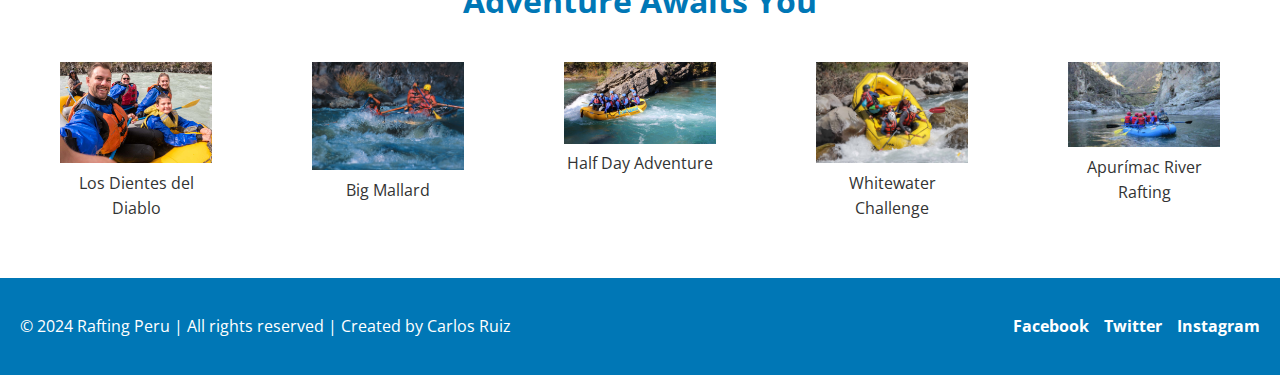
==== commit 65c1f3e1: "a" ====
--- a/index.html
+++ b/index.html
@@ -29,7 +29,7 @@
             <div class="hero-content">
                 <h1>Feel the Adventure of Rafting in Peru!</h1>
                 <article>
-                    <img src="wwr/images1.1/Daniel-and-Bailey-take-a-selfie-while-white-water-rafting-in-Costa-Rica.jpg" alt="Rafting Image" class="hero-image"> <!-- Imagen añadida -->
+                    <img src="wwr/images1.1/Daniel-and-Bailey-take-a-selfie-while-white-water-rafting-in-Costa-Rica.jpg" alt="Rafting Image" class="hero-image"> 
                     <p>Experience the thrill of navigating the rivers of Peru.</p>
                 </article>
                 <a href="#reservations" class="cta-button">Book Now</a>
--- a/styles.css
+++ b/styles.css
@@ -151,4 +151,24 @@
 .images-container img {
     width: 100%; /* Ajustar al 100% del contenedor */
     height: auto; /* Mantener la proporción de la imagen */
-   
+}
+    footer {
+        background-color: #0077b6;
+        padding: 20px;
+        color: white;
+        display: flex;
+        justify-content: space-between; /* Alinea el texto a la izquierda y los íconos a la derecha */
+        align-items: center;
+    }
+    
+    footer .social-media {
+        display: flex; 
+        justify-content: flex-end; 
+        gap: 15px; 
+    }
+    
+    footer .social-media a {
+        color: white;
+        text-decoration: none;
+        font-weight: bold;
+    }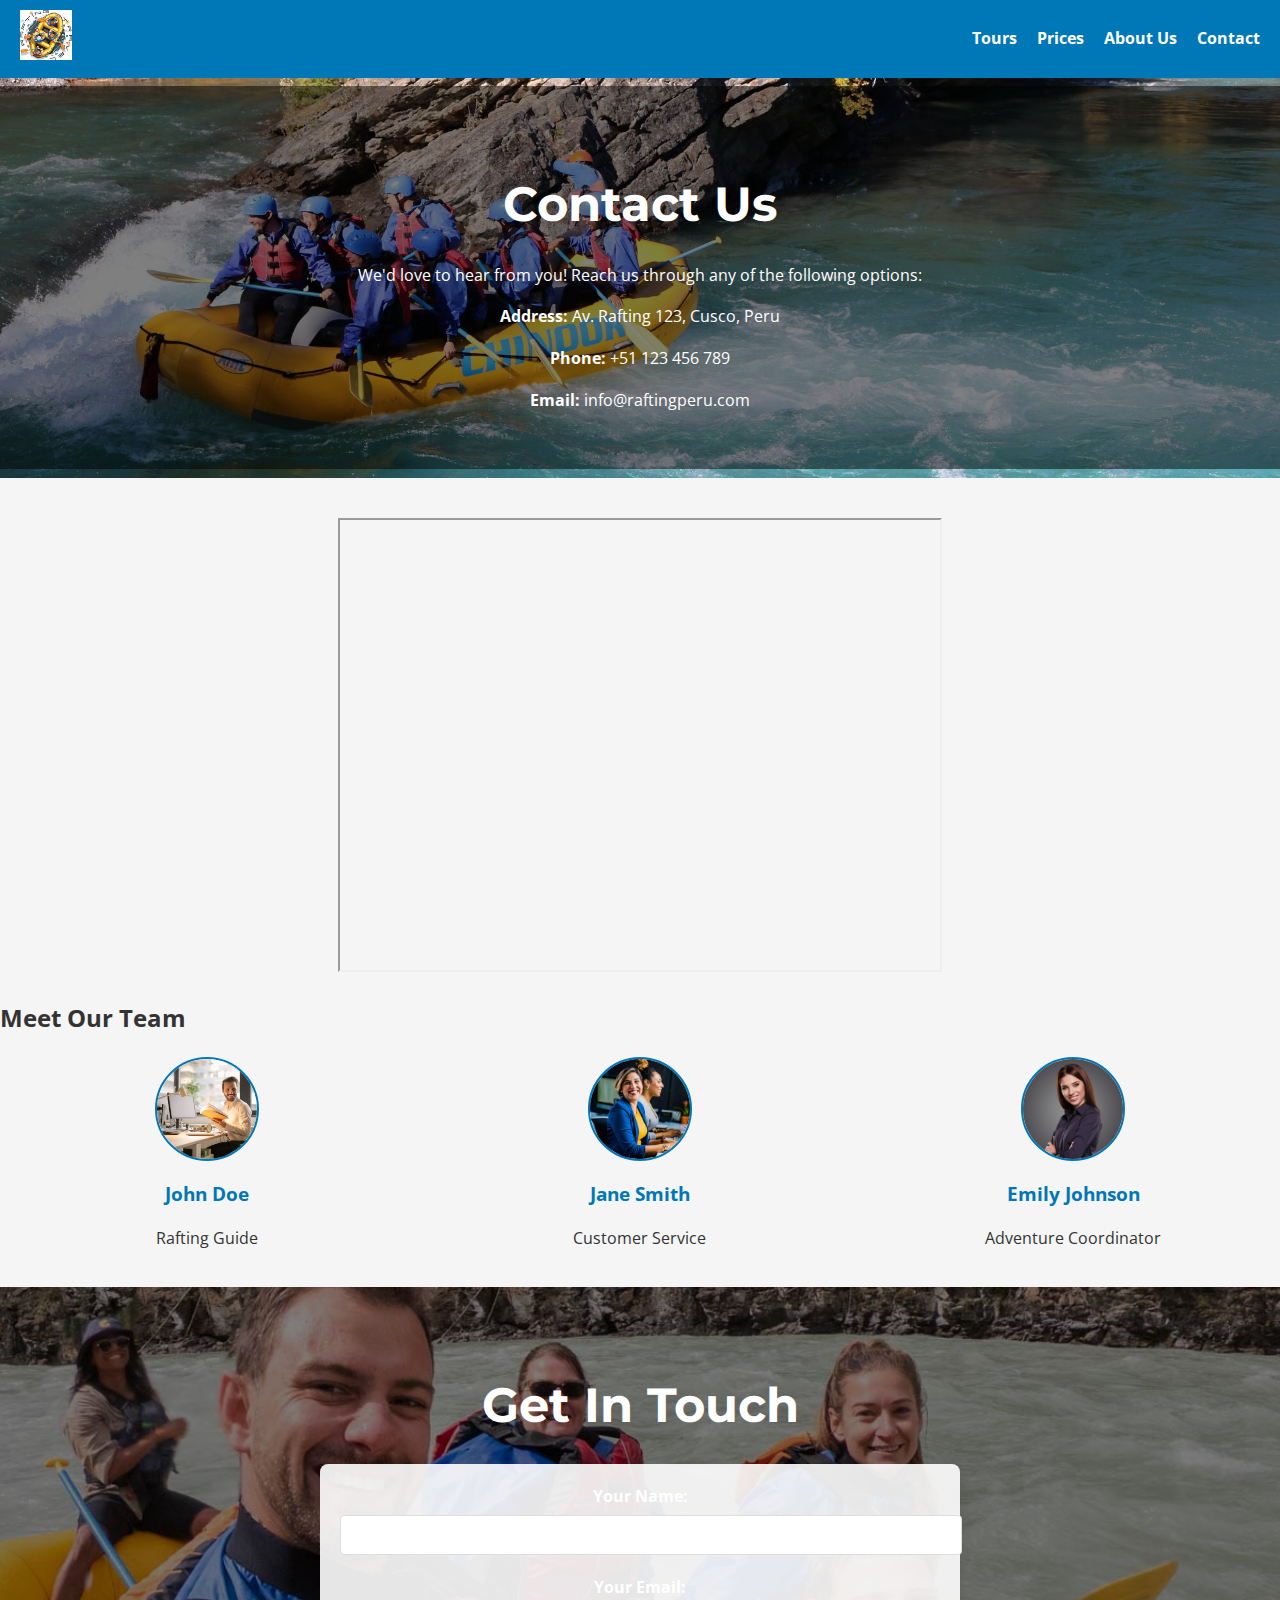
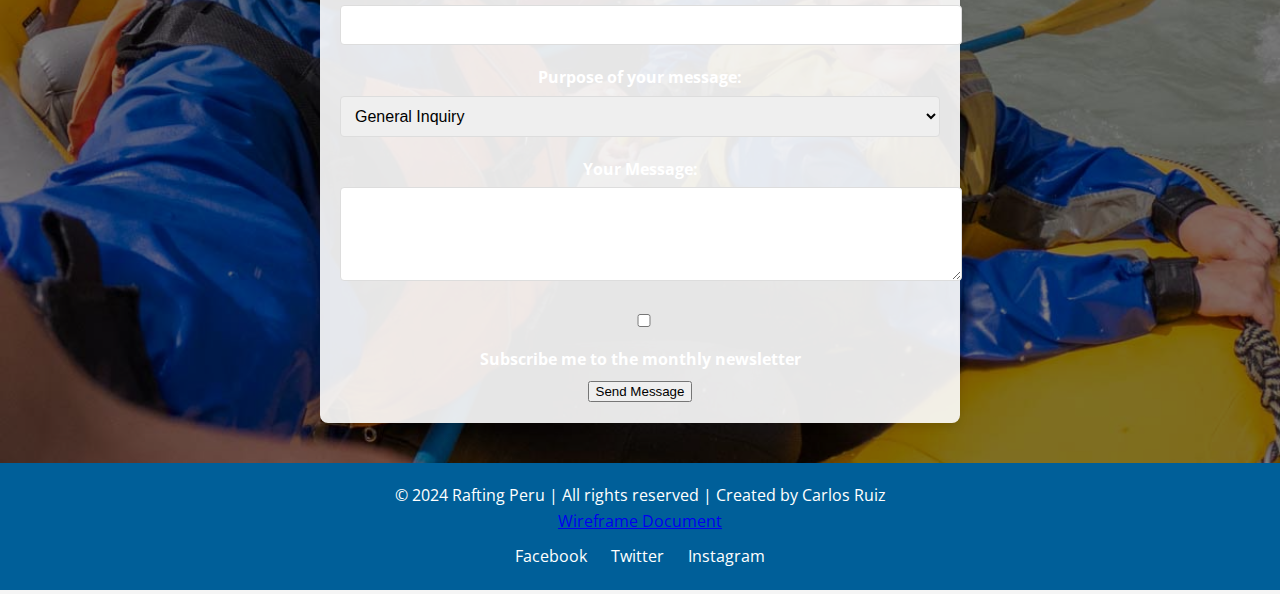
==== commit 07f904f6: "46" ====
--- a/index.html
+++ b/index.html
@@ -1,13 +1,15 @@
 <!DOCTYPE html>
 <html lang="en">
+
 <head>
     <meta charset="UTF-8">
     <meta name="viewport" content="width=device-width, initial-scale=1.0">
-    <!-- Fuentes de Google (Montserrat, Open Sans y Roboto) -->
-    <link href="https://fonts.googleapis.com/css2?family=Montserrat:wght@700&family=Open+Sans:wght@400&family=Roboto:wght@400&display=swap" rel="stylesheet">
+    <link href="https://fonts.googleapis.com/css2?family=Montserrat:wght@700&family=Open+Sans:wght@400&display=swap" rel="stylesheet">
     <link rel="stylesheet" href="styles.css">
-    <title>Rafting in Peru</title>
+    <title>Contact Us - Rafting Adventures in Peru</title>
+    <meta name="description" content="Get in touch with us for rafting adventures in Peru. Find our contact details, employee profiles, and a map to our location. We look forward to hearing from you!">
 </head>
+
 <body>
     <header>
         <div class="logo">
@@ -24,58 +26,80 @@
     </header>
 
     <main>
-        <!-- Hero Section -->
-        <section class="hero">
-            <div class="hero-content">
-                <h1>Feel the Adventure of Rafting in Peru!</h1>
-                <article>
-                    <img src="wwr/images1.1/Daniel-and-Bailey-take-a-selfie-while-white-water-rafting-in-Costa-Rica.jpg" alt="Rafting Image" class="hero-image"> 
-                    <p>Experience the thrill of navigating the rivers of Peru.</p>
-                </article>
-                <a href="#reservations" class="cta-button">Book Now</a>
+        <section id="contact-info" class="bg-section">
+            <div class="overlay">
+                <h2>Contact Us</h2>
+                <p>We'd love to hear from you! Reach us through any of the following options:</p>
+                <div class="contact-details">
+                    <p><strong>Address:</strong> Av. Rafting 123, Cusco, Peru</p>
+                    <p><strong>Phone:</strong> +51 123 456 789</p>
+                    <p><strong>Email:</strong> info@raftingperu.com</p>
+                </div>
             </div>
         </section>
 
-        <!-- Sección de Historia -->
-        <section id="history">
-            <h2>History</h2>
-            <div class="history-content">
-                <p>Rafting in Peru has a rich history dating back to ancient civilizations. It has become a popular adventure sport, attracting thrill-seekers from around the globe.</p>
-                <img src="wwr/images1.1/apurimac-river-rafting-1_11zon.jpg" alt="Rafting History Image" class="history-image">
-                <p>Peru offers some of the most breathtaking rivers, and each trip is a unique experience, making it a prime destination for rafting enthusiasts.</p>
+        <!-- Margen superior añadido al mapa -->
+        <div class="map-container">
+            <iframe src="https://www.google.com/maps/embed?pb=!1m18!1m12!1m3!1d1984394.9476239637!2d-72.72997429999998!3d-13.732286549999994!2m3!1f0!2f0!3f0!3m2!1i1024!2i768!4f13.1!3m3!1m2!1s0x916d140795f3b0ad%3A0x6212055ebb65b68a!2sApurimac%20River!5e0!3m2!1sen!2spe!4v1729379510623!5m2!1sen!2spe"
+                width="600" height="450" loading="lazy"></iframe>
+        </div>
+
+        <section id="employee-profiles">
+            <h2>Meet Our Team</h2>
+            <div class="employee-container">
+                <div class="employee">
+                    <img src="wwr/images1.1/empleado-feliz-min.jpg" alt="John Doe">
+                    <h3>John Doe</h3>
+                    <p>Rafting Guide</p>
+                </div>
+                <div class="employee">
+                    <img src="wwr/images1.1/expertos-equipo-feliz--min.jpg" alt="Jane Smith">
+                    <h3>Jane Smith</h3>
+                    <p>Customer Service</p>
+                </div>
+                <div class="employee">
+                    <img src="wwr/images1.1/63c6ce721d927f1f4b3b843c_1x1 Banner - 6 tips para tus fotos de marca personal-min.jpg" alt="Emily Johnson">
+                    <h3>Emily Johnson</h3>
+                    <p>Adventure Coordinator</p>
+                </div>
             </div>
         </section>
 
-        <!-- Sección de La Aventura Te Espera -->
-        <section id="adventure">
-            <h2>Adventure Awaits You</h2>
-            <div class="images-container">
-                <figure>
-                    <img src="wwr/images1.1/Daniel-and-Bailey-take-a-selfie-while-white-water-rafting-in-Costa-Rica.jpg" alt="Adventure Image 1">
-                    <figcaption>Los Dientes del Diablo</figcaption>
-                </figure>
-                <figure>
-                    <img src="wwr/images1.1/151937-rafting-in-the-sacred-valley.jpg" alt="Adventure Image 2">
-                    <figcaption>Big Mallard</figcaption>
-                </figure>
-                <figure>
-                    <img src="wwr/images1.1/2000x1080_jpg-2016_KananaskisRiver_WhitewaterRafting_ChinookRafting.jpg" alt="Adventure Image 3">
-                    <figcaption>Half Day Adventure</figcaption>
-                </figure>
-                <figure>
-                    <img src="wwr/images1.1/Cest-quoi-le-Rafting-scaled.jpg" alt="Adventure Image 4">
-                    <figcaption>Whitewater Challenge</figcaption>
-                </figure>
-                <figure>
-                    <img src="wwr/images1.1/apurimac-river-rafting-1_11zon.jpg" alt="Adventure Image 5">
-                    <figcaption>Apurímac River Rafting</figcaption>
-                </figure>
+        <section id="contact-form" class="bg-section">
+            <div class="overlay">
+                <h2>Get In Touch</h2>
+                <form action="submit_form.php" method="POST">
+                    <label for="name">Your Name:</label>
+                    <input type="text" id="name" name="name" required>
+
+                    <label for="email">Your Email:</label>
+                    <input type="email" id="email" name="email" required>
+
+                    <div class="purpose-section">
+                        <label for="purpose">Purpose of your message:</label>
+                        <select id="purpose" name="purpose" required>
+                            <option value="general">General Inquiry</option>
+                            <option value="booking">Booking Question</option>
+                            <option value="suggestion">Website Suggestion</option>
+                        </select>
+                    </div>
+
+                    <label for="message">Your Message:</label>
+                    <textarea id="message" name="message" rows="4" required></textarea>
+
+                    <label class="subscribe-checkbox">
+                        <input type="checkbox" name="subscribe" value="yes"> Subscribe me to the monthly newsletter
+                    </label>
+
+                    <button type="submit" class="submit-button">Send Message</button>
+                </form>
             </div>
         </section>
     </main>
 
     <footer>
         <p>&copy; 2024 Rafting Peru | All rights reserved | Created by Carlos Ruiz</p>
+        <p><a href="https://app.moqups.com/McPmreslW5VbhewipOj9BUuTCUMNCcx2/view/page/ad64222d5" target="_blank">Wireframe Document</a></p>
         <div class="social-media">
             <a href="http://facebook.com" target="_blank">Facebook</a>
             <a href="http://twitter.com" target="_blank">Twitter</a>
@@ -83,4 +107,5 @@
         </div>
     </footer>
 </body>
+
 </html>
--- a/styles.css
+++ b/styles.css
@@ -3,6 +3,7 @@
     --secondary-color: #ffcc00; /* Amarillo */
     --text-color: #333;
     --background-color: #f5f5f5;
+    --footer-background-color: #005f99; /* Un tono más oscuro para el pie de página */
 }
 
 body {
@@ -14,161 +15,166 @@
     color: var(--text-color);
 }
 
-/* Estilos para el encabezado */
+/* Encabezado */
 header {
     display: grid;
-    grid-template-columns: auto 1fr; /* Logotipo y espacio flexible para la navegación */
+    grid-template-columns: auto 1fr;
     align-items: center;
     background-color: var(--primary-color);
     padding: 10px 20px;
     color: white;
+    box-shadow: 0 2px 4px rgba(0, 0, 0, 0.2);
 }
 
 .logo img {
-    height: 50px; /* Tamaño del logotipo */
+    height: 50px;
 }
 
 nav {
-    display: flex; /* Flexbox para los elementos de navegación */
-    justify-content: flex-end; /* Alinear la barra de navegación a la derecha */
+    display: flex;
+    justify-content: flex-end;
 }
 
 nav ul {
-    display: flex; /* Alinear los elementos de la lista en fila */
+    display: flex;
     list-style: none;
     margin: 0;
     padding: 0;
 }
 
 nav ul li {
-    margin-left: 20px; /* Espacio entre los enlaces */
+    margin-left: 20px;
 }
 
 nav ul li a {
-    color: white; /* Color blanco para los enlaces */
+    color: white;
     text-decoration: none;
     font-weight: bold;
 }
 
 nav ul li a:hover {
-    text-decoration: underline; /* Efecto hover para los enlaces */
+    text-decoration: underline;
 }
 
-/* Hero Section */
-.hero {
-    background: url('wwr/images1.1/Hydra-Kicking-Horse-Classic-Whitewater-Rafting-1.jpg') no-repeat center center;
-    background-size: cover; /* Ajuste de la imagen de fondo */
-    height: 400px; /* Altura de la sección */
+/* Sección con imagen de fondo y efecto difuminado */
+.bg-section {
+    position: relative;
+    background: url('wwr/images1.1/2000x1080_jpg-2016_KananaskisRiver_WhitewaterRafting_ChinookRafting.jpg') no-repeat center center/cover;
+    min-height: 400px;
     display: flex;
+    align-items: center;
     justify-content: center;
-    align-items: center;
     text-align: center;
-    color: white;
-    position: relative;
 }
 
-.hero-content {
-    background-color: rgba(0, 0, 0, 0.6); /* Fondo semitransparente para hacer el texto más legible */
+.bg-section:last-of-type {
+    background-image: url('wwr/images1.1/Daniel-and-Bailey-take-a-selfie-while-white-water-rafting-in-Costa-Rica.jpg');
+}
+
+.overlay {
+    background-color: rgba(0, 0, 0, 0.5);
+    color: white;
+    padding: 40px;
+    width: 100%;
+}
+
+.overlay h2 {
+    font-size: 3rem;
+    margin-bottom: 20px;
+    font-family: 'Montserrat', sans-serif;
+}
+
+/* Formulario de contacto */
+#contact-form form {
+    max-width: 600px;
+    margin: 0 auto;
+    background-color: rgba(255, 255, 255, 0.9);
     padding: 20px;
     border-radius: 8px;
+    box-shadow: 0 4px 8px rgba(0, 0, 0, 0.1);
 }
 
-.hero h1 {
-    font-family: 'Montserrat', sans-serif;
-    font-size: 3em;
+#contact-form label {
+    display: block;
+    margin-bottom: 5px;
+    font-weight: bold;
 }
 
-.cta-button {
-    background-color: var(--secondary-color);
-    color: black;
-    padding: 10px 20px;
-    border-radius: 5px;
-    text-decoration: none;
-    font-weight: bold;
+#contact-form input,
+#contact-form select,
+#contact-form textarea {
+    width: 100%;
+    padding: 10px;
+    margin-bottom: 20px;
+    border: 1px solid #ddd;
+    border-radius: 4px;
+    font-size: 1rem;
+}
+
+#contact-form textarea {
+    resize: vertical;
+}
+
+/* Ajustes para el contenedor del mapa */
+.map-container {
+    margin-top: 40px; /* Espacio superior para separar el mapa */
+    text-align: center;
+}
+
+/* Imágenes de empleados pequeñas en fila */
+.employee-container {
+    display: flex;
+    justify-content: space-between;
+    gap: 20px;
+    margin: 20px 0;
+}
+
+.employee {
+    flex: 1;
+    text-align: center;
+}
+
+.employee img {
+    width: 100px; /* Imagenes pequeñas */
+    height: 100px; /* Imagenes cuadradas */
+    border-radius: 50%; /* Hacer las imágenes redondas */
+    object-fit: cover; /* Asegura que las imágenes mantengan proporciones */
+    border: 2px solid var(--primary-color);
+}
+
+.employee h3 {
+    margin: 10px 0 5px;
+    font-size: 1.2rem;
+    color: var(--primary-color);
+}
+
+.employee p {
+    font-size: 1rem;
+    color: var(--text-color);
+}
+
+/* Footer */
+footer {
+    background-color: var(--footer-background-color);
+    color: white;
+    text-align: center;
+    padding: 20px 0;
+}
+
+footer p {
+    margin: 0;
+}
+
+.social-media {
     margin-top: 10px;
 }
 
-.cta-button:hover {
-    background-color: #e6b800; /* Oscurecer en hover */
+.social-media a {
+    color: white;
+    margin: 0 10px;
+    text-decoration: none;
 }
 
-/* Imagen flotante */
-.hero-image {
-    float: right; /* Flotar a la derecha */
-    margin-left: 20px; /* Espacio entre la imagen y el texto */
-    max-width: 150px; /* Tamaño máximo para la imagen */
+.social-media a:hover {
+    text-decoration: underline;
 }
-
-/* History Section */
-#history {
-    background-color: #f0f0f0;
-    padding: 40px 20px;
-    text-align: center;
-}
-
-#history h2 {
-    color: #1b5e20; /* Verde oscuro */
-    font-size: 2em;
-    margin-bottom: 20px;
-}
-
-.history-content {
-    display: flex;
-    flex-direction: column;
-    align-items: center;
-    gap: 20px;
-}
-
-.history-image {
-    max-width: 100%;
-    height: auto;
-    border-radius: 8px;
-}
-
-/* Adventure Section */
-#adventure {
-    background-color: #fff;
-    padding: 40px 20px;
-}
-
-#adventure h2 {
-    text-align: center;
-    color: var(--primary-color); /* Azul río */
-    font-size: 2em;
-    margin-bottom: 20px;
-}
-
-.images-container {
-    display: grid; /* Usar grid para una lista más organizada */
-    grid-template-columns: repeat(auto-fill, minmax(200px, 1fr)); /* Ajuste automático de columnas */
-    gap: 20px; /* Espaciado entre imágenes */
-}
-
-.images-container figure {
-    text-align: center; /* Alinear el texto del pie de figura */
-}
-
-.images-container img {
-    width: 100%; /* Ajustar al 100% del contenedor */
-    height: auto; /* Mantener la proporción de la imagen */
-}
-    footer {
-        background-color: #0077b6;
-        padding: 20px;
-        color: white;
-        display: flex;
-        justify-content: space-between; /* Alinea el texto a la izquierda y los íconos a la derecha */
-        align-items: center;
-    }
-    
-    footer .social-media {
-        display: flex; 
-        justify-content: flex-end; 
-        gap: 15px; 
-    }
-    
-    footer .social-media a {
-        color: white;
-        text-decoration: none;
-        font-weight: bold;
-    }